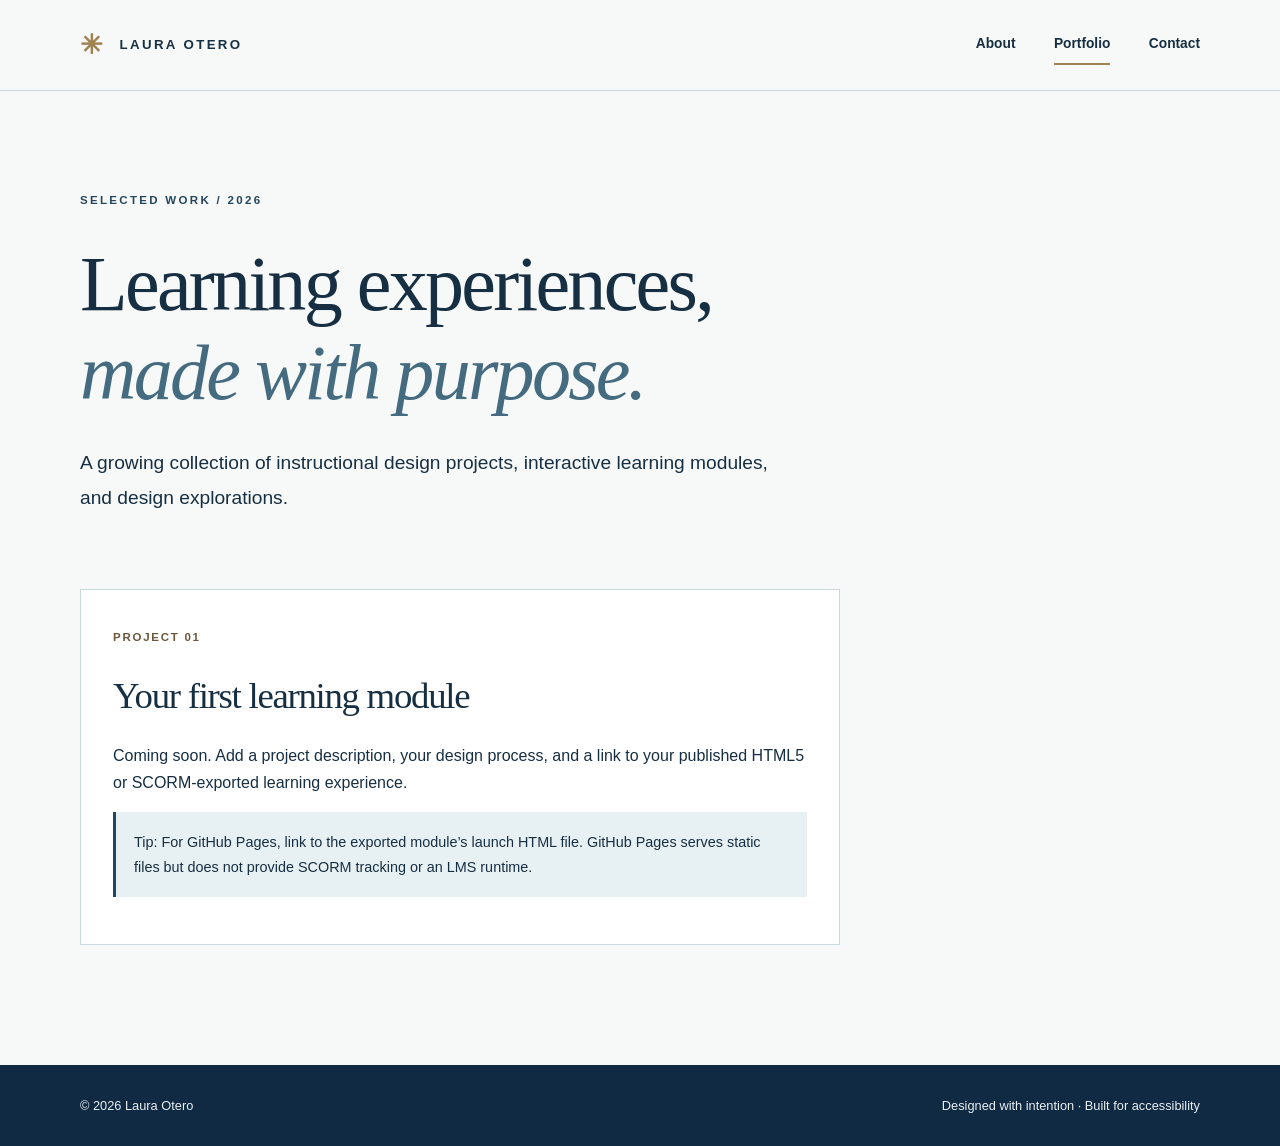
==== portfolio.html @ acde7fab "Add files via upload" ====
<!doctype html><html lang="en"><head><meta charset="utf-8"><meta name="viewport" content="width=device-width,initial-scale=1"><meta name="description" content="Instructional design portfolio projects by Laura Otero."><title>Portfolio | Laura Otero</title><link rel="stylesheet" href="styles.css"></head><body><a class="skip-link" href="#main">Skip to main content</a><header class="site-header"><div class="shell nav"><a class="brand" href="index.html"><span class="brand-mark" aria-hidden="true">✳</span> LAURA OTERO</a><nav aria-label="Main navigation"><a href="index.html">About</a><a href="portfolio.html" aria-current="page">Portfolio</a><a href="mailto:hello@example.com" aria-label="Email link placeholder; replace before publishing">Contact</a></nav></div></header><main id="main"><section class="shell portfolio-intro"><p class="section-kicker">SELECTED WORK / 2026</p><h1>Learning experiences,<br><em>made with purpose.</em></h1><p class="lead">A growing collection of instructional design projects, interactive learning modules, and design explorations.</p></section><section class="shell portfolio-section" aria-label="Portfolio projects"><div class="placeholder-card"><span class="card-number">PROJECT 01</span><h2>Your first learning module</h2><p>Coming soon. Add a project description, your design process, and a link to your published HTML5 or SCORM-exported learning experience.</p><p class="note">Tip: For GitHub Pages, link to the exported module’s launch HTML file. GitHub Pages serves static files but does not provide SCORM tracking or an LMS runtime.</p></div></section></main><footer class="site-footer"><div class="shell footer-inner"><span>© 2026 Laura Otero</span><span>Designed with intention · Built for accessibility</span></div></footer></body></html>
---- styles.css ----
:root{--navy:#102a43;--blue:#24465f;--mist:#d5e3e8;--paper:#f7f9f8;--brass:#a18251;--ink:#172f42}*{box-sizing:border-box}html{scroll-behavior:smooth}body{margin:0;background:var(--paper);color:var(--ink);font-family:Arial,Helvetica,sans-serif;line-height:1.7}a{color:inherit}a:focus-visible{outline:3px solid #b78c47;outline-offset:5px}.shell{width:min(1120px,calc(100% - 48px));margin:auto}.skip-link{position:absolute;left:16px;top:-80px;background:white;color:var(--navy);padding:12px;z-index:10}.skip-link:focus{top:12px}.site-header{border-bottom:1px solid #cbd8dd}.nav{min-height:90px;display:flex;align-items:center;justify-content:space-between;gap:24px}.brand{font-size:.83rem;letter-spacing:.18em;font-weight:800;text-decoration:none;white-space:nowrap}.brand-mark{font-size:1.7rem;color:var(--brass);vertical-align:middle;margin-right:8px}nav{display:flex;flex-wrap:wrap;gap:clamp(14px,3vw,40px)}nav a{text-decoration:none;font-size:.86rem;font-weight:600;padding:7px 0}nav a[aria-current=page]{border-bottom:2px solid var(--brass)}nav a:hover,.text-link:hover{text-decoration:underline}.hero{padding:100px 0 120px}.eyebrow,.section-kicker{font-size:.72rem;font-weight:800;letter-spacing:.2em;color:var(--blue)}.eyebrow{display:flex;align-items:center;gap:14px}.line{display:inline-block;width:36px;border-top:2px solid var(--brass)}.hero-grid{display:grid;grid-template-columns:1.25fr .75fr;align-items:center;gap:50px}h1,h2,h3,p{margin-top:0}h1,h2{font-family:Georgia,'Times New Roman',serif;font-weight:400;line-height:1.15;letter-spacing:-.035em}h1{font-size:clamp(3rem,6.1vw,5.9rem);margin:28px 0}h2{font-size:clamp(2.4rem,4.2vw,4.1rem)}h1 em,h2 em{font-weight:400;color:#456b80}.lead{font-size:1.2rem;max-width:570px;line-height:1.8}.button{display:inline-flex;align-items:center;gap:35px;background:var(--navy);color:white;text-decoration:none;padding:16px 24px;font-weight:700;margin-top:20px}.button:hover{background:#24465f}.graphic{min-height:380px;display:flex;flex-direction:column;align-items:center;justify-content:center;background:linear-gradient(145deg,#e1ebee,#c5d7df);position:relative;overflow:hidden}.graphic:before,.graphic:after{content:"";position:absolute;width:130%;height:130%;border:1px solid #a6bdc7;border-radius:50%;left:35%;top:30%}.graphic:after{left:-75%;top:-85%}.graphic-circle{width:230px;height:230px;border:1px solid #55778a;border-radius:50%;display:grid;place-items:center;z-index:1}.compass{display:flex;flex-direction:column;align-items:center;font-family:Georgia,serif;letter-spacing:.15em;color:var(--navy)}.compass span{font-size:5rem;line-height:1.3}.graphic-label{position:absolute;bottom:25px;z-index:1;font-size:.59rem;letter-spacing:.15em;font-weight:700}.story{background:var(--navy);color:white;padding:100px 0}.story-grid{display:grid;grid-template-columns:1fr 1fr;gap:90px}.story .section-kicker,.closing .section-kicker{color:#d5c09b}.story h2 em,.closing h2 em{color:#bed5df}.story p:not(.section-kicker){color:#e3edf2;font-size:1.05rem}.strengths{padding:105px 0 115px}.cards{display:grid;grid-template-columns:repeat(3,1fr);gap:18px;margin-top:45px}.cards article,.placeholder-card{border:1px solid #c9d8de;padding:32px;background:#fff}.card-number{color:#6b583c;font-weight:800;font-size:.72rem;letter-spacing:.15em}.cards h3{font-family:Georgia,serif;font-size:1.5rem;line-height:1.3;margin:32px 0 12px}.cards p{margin-bottom:0}.closing{background:#e2ebee;padding:90px 0}.closing p:not(.section-kicker){max-width:550px}.text-link{font-weight:800;text-underline-offset:5px}.site-footer{background:var(--navy);color:#e9f0f3;padding:30px 0}.footer-inner{display:flex;justify-content:space-between;gap:20px;font-size:.8rem}.portfolio-intro{padding:100px 0 55px}.portfolio-intro .lead{max-width:720px}.portfolio-section{padding-bottom:120px}.placeholder-card{max-width:760px}.placeholder-card h2{font-size:2.3rem;margin:25px 0}.note{font-size:.9rem;background:#e7f0f2;padding:18px;border-left:3px solid var(--blue)}@media(max-width:760px){.nav{align-items:flex-start;flex-direction:column;padding:20px 0;gap:10px}.hero{padding:65px 0}.hero-grid,.story-grid,.cards{grid-template-columns:1fr}.hero-grid{gap:35px}.graphic{min-height:290px}.graphic-circle{width:180px;height:180px}.story{padding:70px 0}.story-grid{gap:20px}.strengths{padding:70px 0}.footer-inner{flex-direction:column}h1{font-size:clamp(2.7rem,11vw,4rem)}}@media(prefers-reduced-motion:reduce){html{scroll-behavior:auto}}
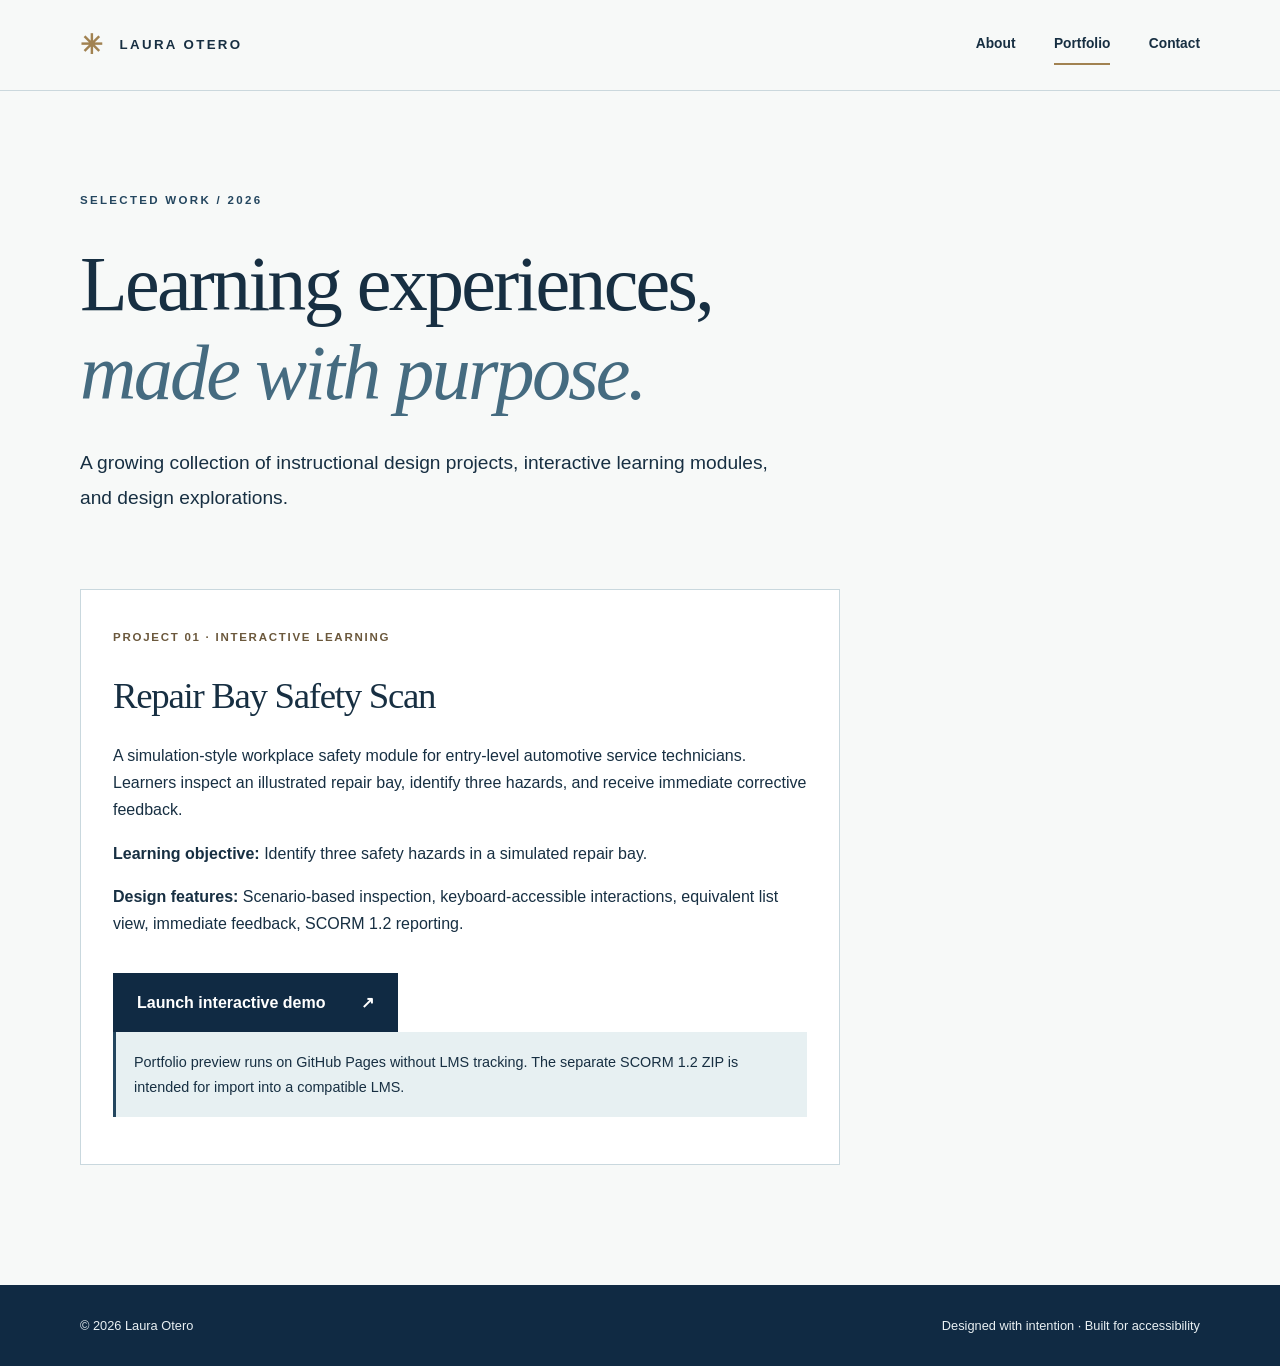
==== commit 0f8d060a: "Add files via upload" ====
--- a/portfolio.html
+++ b/portfolio.html
@@ -1 +1 @@
-<!doctype html><html lang="en"><head><meta charset="utf-8"><meta name="viewport" content="width=device-width,initial-scale=1"><meta name="description" content="Instructional design portfolio projects by Laura Otero."><title>Portfolio | Laura Otero</title><link rel="stylesheet" href="styles.css"></head><body><a class="skip-link" href="#main">Skip to main content</a><header class="site-header"><div class="shell nav"><a class="brand" href="index.html"><span class="brand-mark" aria-hidden="true">✳</span> LAURA OTERO</a><nav aria-label="Main navigation"><a href="index.html">About</a><a href="portfolio.html" aria-current="page">Portfolio</a><a href="mailto:hello@example.com" aria-label="Email link placeholder; replace before publishing">Contact</a></nav></div></header><main id="main"><section class="shell portfolio-intro"><p class="section-kicker">SELECTED WORK / 2026</p><h1>Learning experiences,<br><em>made with purpose.</em></h1><p class="lead">A growing collection of instructional design projects, interactive learning modules, and design explorations.</p></section><section class="shell portfolio-section" aria-label="Portfolio projects"><div class="placeholder-card"><span class="card-number">PROJECT 01</span><h2>Your first learning module</h2><p>Coming soon. Add a project description, your design process, and a link to your published HTML5 or SCORM-exported learning experience.</p><p class="note">Tip: For GitHub Pages, link to the exported module’s launch HTML file. GitHub Pages serves static files but does not provide SCORM tracking or an LMS runtime.</p></div></section></main><footer class="site-footer"><div class="shell footer-inner"><span>© 2026 Laura Otero</span><span>Designed with intention · Built for accessibility</span></div></footer></body></html>
+<!doctype html><html lang="en"><head><meta charset="utf-8"><meta name="viewport" content="width=device-width,initial-scale=1"><meta name="description" content="Instructional design portfolio projects by Laura Otero."><title>Portfolio | Laura Otero</title><link rel="stylesheet" href="styles.css"></head><body><a class="skip-link" href="#main">Skip to main content</a><header class="site-header"><div class="shell nav"><a class="brand" href="index.html"><span class="brand-mark" aria-hidden="true">✳</span> LAURA OTERO</a><nav aria-label="Main navigation"><a href="index.html">About</a><a href="portfolio.html" aria-current="page">Portfolio</a><a href="mailto:hello@example.com" aria-label="Email link placeholder; replace before publishing">Contact</a></nav></div></header><main id="main"><section class="shell portfolio-intro"><p class="section-kicker">SELECTED WORK / 2026</p><h1>Learning experiences,<br><em>made with purpose.</em></h1><p class="lead">A growing collection of instructional design projects, interactive learning modules, and design explorations.</p></section><section class="shell portfolio-section" aria-label="Portfolio projects"><div class="placeholder-card"><span class="card-number">PROJECT 01 · INTERACTIVE LEARNING</span><h2>Repair Bay Safety Scan</h2><p>A simulation-style workplace safety module for entry-level automotive service technicians. Learners inspect an illustrated repair bay, identify three hazards, and receive immediate corrective feedback.</p><p><strong>Learning objective:</strong> Identify three safety hazards in a simulated repair bay.</p><p><strong>Design features:</strong> Scenario-based inspection, keyboard-accessible interactions, equivalent list view, immediate feedback, SCORM 1.2 reporting.</p><a class="button" href="repair-bay-safety-scan/index.html">Launch interactive demo <span aria-hidden="true">↗</span></a><p class="note">Portfolio preview runs on GitHub Pages without LMS tracking. The separate SCORM 1.2 ZIP is intended for import into a compatible LMS.</p></div></section></main><footer class="site-footer"><div class="shell footer-inner"><span>© 2026 Laura Otero</span><span>Designed with intention · Built for accessibility</span></div></footer></body></html>
